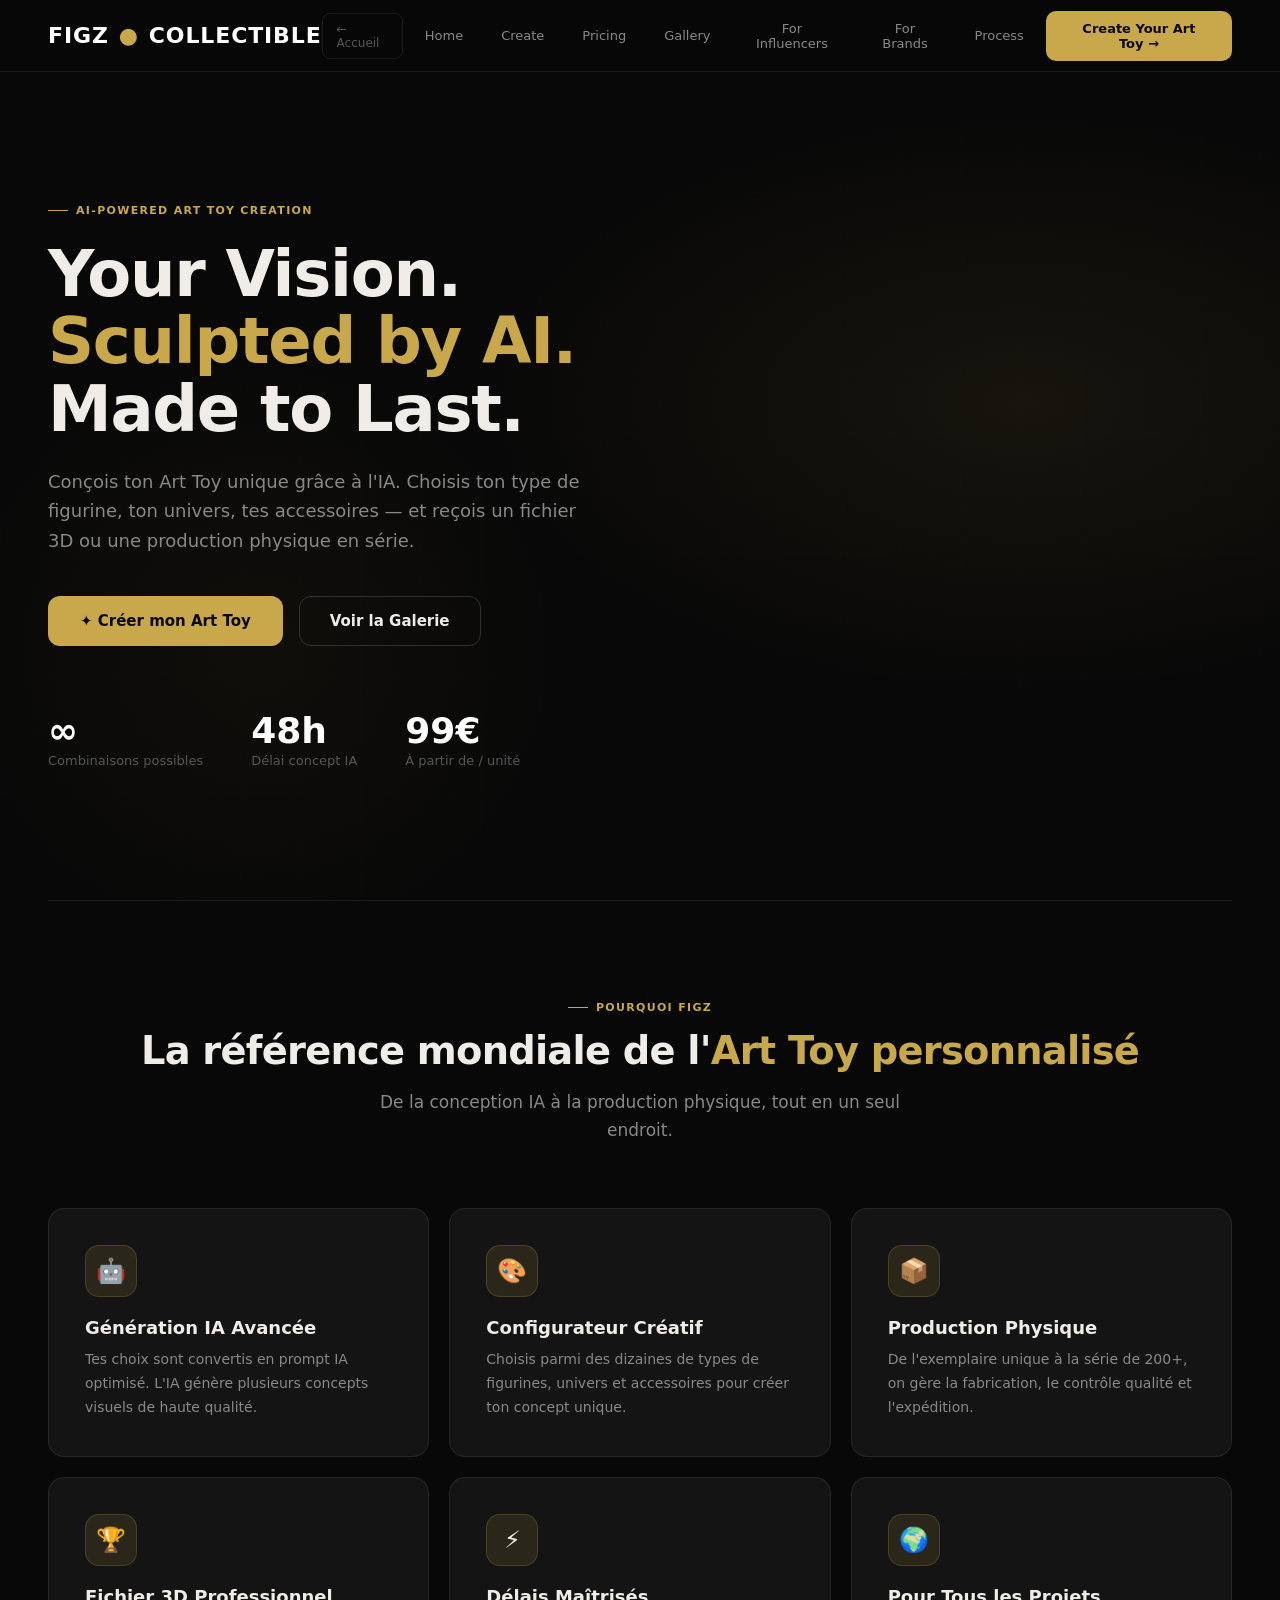
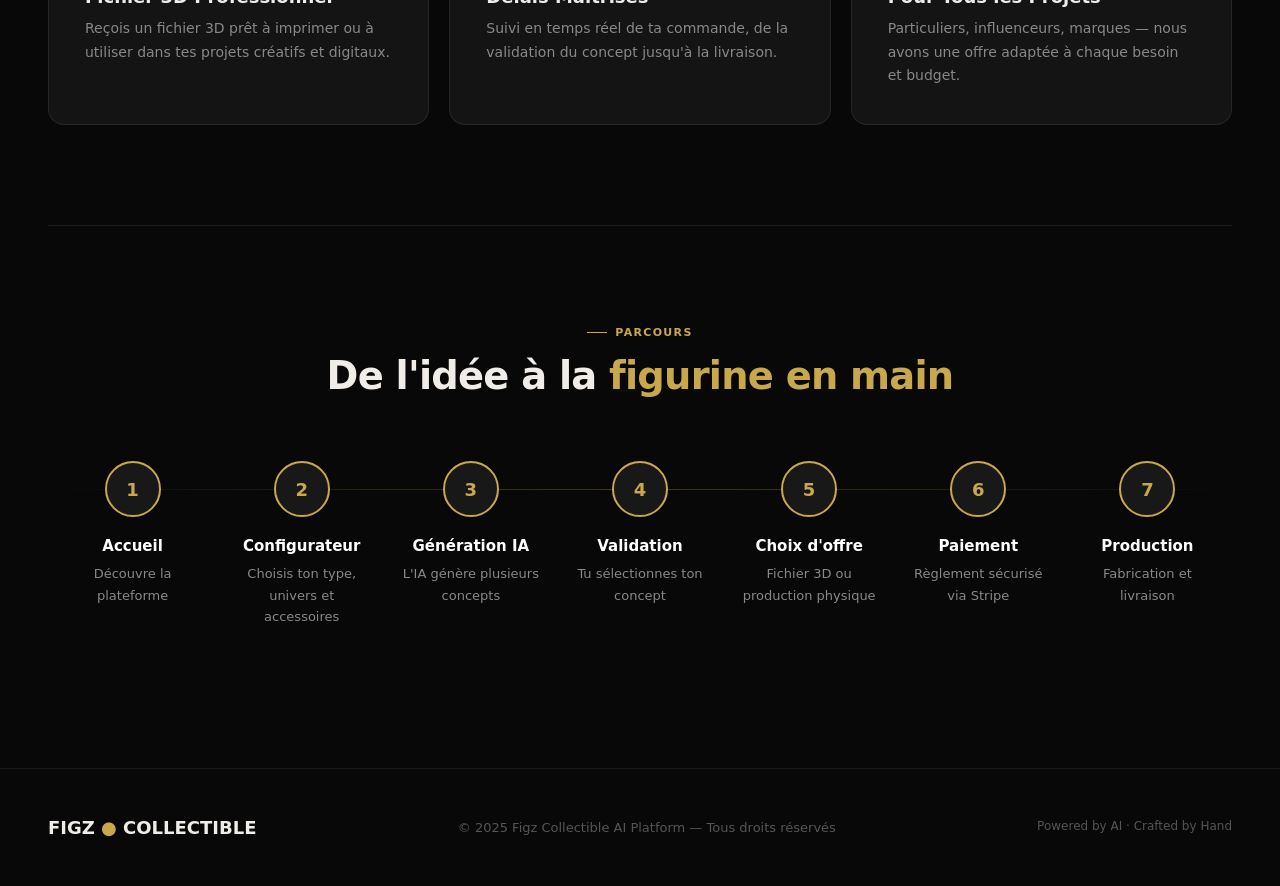
==== pages-figz/index.html @ 17e12dd0 "Add files via upload" ====
<!DOCTYPE html>
<html lang="fr">
<head>
  <meta charset="UTF-8" />
  <meta name="viewport" content="width=device-width, initial-scale=1.0" />
  <title>Figz Collectible — AI Art Toy Platform</title>
  <link rel="stylesheet" href="../styles/figz.css" />
</head>
<body>

<!-- NAVIGATION -->
<nav>
  <div class="nav-logo" onclick="showPage('home')">FIGZ <span>●</span> COLLECTIBLE</div>
  <div class="nav-links">
    <a href="../pages-accueil/index.html" class="back-home">← Accueil</a>
    <button onclick="showPage('home')" id="nav-home">Home</button>
    <button onclick="showPage('create')" id="nav-create">Create</button>
    <button onclick="showPage('pricing')" id="nav-pricing">Pricing</button>
    <button onclick="showPage('gallery')" id="nav-gallery">Gallery</button>
    <button onclick="showPage('influencers')" id="nav-influencers">For Influencers</button>
    <button onclick="showPage('brands')" id="nav-brands">For Brands</button>
    <button onclick="showPage('process')" id="nav-process">Process</button>
    <button class="nav-cta" onclick="showPage('create')">Create Your Art Toy →</button>
  </div>
</nav>

<!-- PAGE: HOME -->
<div class="page active" id="page-home">
  <div class="hero">
    <div class="hero-bg"></div>
    <div class="hero-grid"></div>
    <div class="hero-content">
      <div class="label">AI-Powered Art Toy Creation</div>
      <h1>Your Vision.<br><span class="gold-text">Sculpted by AI.</span><br>Made to Last.</h1>
      <p>Conçois ton Art Toy unique grâce à l'IA. Choisis ton type de figurine, ton univers, tes accessoires — et reçois un fichier 3D ou une production physique en série.</p>
      <div class="hero-btns">
        <button class="btn-primary" onclick="showPage('create')">✦ Créer mon Art Toy</button>
        <button class="btn-outline" onclick="showPage('gallery')">Voir la Galerie</button>
      </div>
      <div class="hero-stats">
        <div><div class="hero-stat-value">∞</div><div class="hero-stat-label">Combinaisons possibles</div></div>
        <div><div class="hero-stat-value">48h</div><div class="hero-stat-label">Délai concept IA</div></div>
        <div><div class="hero-stat-value">99€</div><div class="hero-stat-label">À partir de / unité</div></div>
      </div>
    </div>
  </div>
  <div class="divider"></div>
  <section>
    <div class="section-header">
      <div class="label">Pourquoi Figz</div>
      <h2>La référence mondiale de l'<span class="gold-text">Art Toy personnalisé</span></h2>
      <p>De la conception IA à la production physique, tout en un seul endroit.</p>
    </div>
    <div class="features-grid">
      <div class="feature-card"><div class="feature-icon">🤖</div><h3>Génération IA Avancée</h3><p>Tes choix sont convertis en prompt IA optimisé. L'IA génère plusieurs concepts visuels de haute qualité.</p></div>
      <div class="feature-card"><div class="feature-icon">🎨</div><h3>Configurateur Créatif</h3><p>Choisis parmi des dizaines de types de figurines, univers et accessoires pour créer ton concept unique.</p></div>
      <div class="feature-card"><div class="feature-icon">📦</div><h3>Production Physique</h3><p>De l'exemplaire unique à la série de 200+, on gère la fabrication, le contrôle qualité et l'expédition.</p></div>
      <div class="feature-card"><div class="feature-icon">🏆</div><h3>Fichier 3D Professionnel</h3><p>Reçois un fichier 3D prêt à imprimer ou à utiliser dans tes projets créatifs et digitaux.</p></div>
      <div class="feature-card"><div class="feature-icon">⚡</div><h3>Délais Maîtrisés</h3><p>Suivi en temps réel de ta commande, de la validation du concept jusqu'à la livraison.</p></div>
      <div class="feature-card"><div class="feature-icon">🌍</div><h3>Pour Tous les Projets</h3><p>Particuliers, influenceurs, marques — nous avons une offre adaptée à chaque besoin et budget.</p></div>
    </div>
  </section>
  <div class="divider"></div>
  <section>
    <div class="section-header">
      <div class="label">Parcours</div>
      <h2>De l'idée à la <span class="gold-text">figurine en main</span></h2>
    </div>
    <div class="journey-steps">
      <div class="journey-step"><div class="step-num">1</div><h3>Accueil</h3><p>Découvre la plateforme</p></div>
      <div class="journey-step"><div class="step-num">2</div><h3>Configurateur</h3><p>Choisis ton type, univers et accessoires</p></div>
      <div class="journey-step"><div class="step-num">3</div><h3>Génération IA</h3><p>L'IA génère plusieurs concepts</p></div>
      <div class="journey-step"><div class="step-num">4</div><h3>Validation</h3><p>Tu sélectionnes ton concept</p></div>
      <div class="journey-step"><div class="step-num">5</div><h3>Choix d'offre</h3><p>Fichier 3D ou production physique</p></div>
      <div class="journey-step"><div class="step-num">6</div><h3>Paiement</h3><p>Règlement sécurisé via Stripe</p></div>
      <div class="journey-step"><div class="step-num">7</div><h3>Production</h3><p>Fabrication et livraison</p></div>
    </div>
  </section>
  <footer><div class="footer-logo">FIGZ <span>●</span> COLLECTIBLE</div><p>© 2025 Figz Collectible AI Platform — Tous droits réservés</p><p style="color: var(--text3); font-size: 12px;">Powered by AI · Crafted by Hand</p></footer>
</div>

<!-- PAGE: CREATE -->
<div class="page" id="page-create">
  <div class="config-layout">
    <div>
      <div style="margin-bottom: 28px;">
        <div class="label" style="margin-bottom: 12px;">Configurateur</div>
        <h2>Crée ton <span class="gold-text">Art Toy</span></h2>
        <p style="margin-top: 8px; font-size: 14px;">Configure chaque paramètre et génère ton concept unique par IA.</p>
      </div>
      <div class="config-panel">
        <div class="config-step">
          <div class="step-header"><div class="step-badge">1</div><div><div class="step-title">Type de figurine</div><div class="step-sub">Choisis la base de ton Art Toy</div></div></div>
          <div class="chips-grid" id="chips-type">
            <div class="chip" data-group="type" onclick="selectChip(this)">👤 Human</div>
            <div class="chip" data-group="type" onclick="selectChip(this)">🐾 Animal</div>
            <div class="chip" data-group="type" onclick="selectChip(this)">😸 Mascot</div>
            <div class="chip" data-group="type" onclick="selectChip(this)">🤖 Robot</div>
            <div class="chip" data-group="type" onclick="selectChip(this)">👹 Monster</div>
            <div class="chip" data-group="type" onclick="selectChip(this)">🏎️ Racing</div>
            <div class="chip" data-group="type" onclick="selectChip(this)">💎 Luxury</div>
            <div class="chip" data-group="type" onclick="selectChip(this)">📱 Influencer</div>
            <div class="chip" data-group="type" onclick="selectChip(this)">🧙 Fantasy</div>
            <div class="chip" data-group="type" onclick="selectChip(this)">🦸 Superhero</div>
          </div>
        </div>
        <div class="config-step">
          <div class="step-header"><div class="step-badge">2</div><div><div class="step-title">Univers</div><div class="step-sub">L'ambiance et l'esthétique</div></div></div>
          <div class="chips-grid" id="chips-universe">
            <div class="chip" data-group="universe" onclick="selectChip(this)">✨ Luxury</div>
            <div class="chip" data-group="universe" onclick="selectChip(this)">👟 Streetwear</div>
            <div class="chip" data-group="universe" onclick="selectChip(this)">🏁 Motorsport</div>
            <div class="chip" data-group="universe" onclick="selectChip(this)">🌆 Cyberpunk</div>
            <div class="chip" data-group="universe" onclick="selectChip(this)">🏙️ Dubai Luxury</div>
            <div class="chip" data-group="universe" onclick="selectChip(this)">🎮 Gaming</div>
            <div class="chip" data-group="universe" onclick="selectChip(this)">👗 Fashion</div>
            <div class="chip" data-group="universe" onclick="selectChip(this)">🎭 Anime</div>
            <div class="chip" data-group="universe" onclick="selectChip(this)">🌌 Sci-Fi</div>
            <div class="chip" data-group="universe" onclick="selectChip(this)">🏆 Sports</div>
          </div>
        </div>
        <div class="config-step">
          <div class="step-header"><div class="step-badge">3</div><div><div class="step-title">Accessoires</div><div class="step-sub">Sélectionne plusieurs accessoires</div></div></div>
          <div class="chips-grid" id="chips-accessories">
            <div class="chip multi" data-group="accessories" onclick="toggleChip(this)">⛑️ Casque</div>
            <div class="chip multi" data-group="accessories" onclick="toggleChip(this)">🕶️ Lunettes</div>
            <div class="chip multi" data-group="accessories" onclick="toggleChip(this)">👟 Sneakers</div>
            <div class="chip multi" data-group="accessories" onclick="toggleChip(this)">⌚ Montre</div>
            <div class="chip multi" data-group="accessories" onclick="toggleChip(this)">🏆 Trophée</div>
            <div class="chip multi" data-group="accessories" onclick="toggleChip(this)">🪽 Ailes</div>
            <div class="chip multi" data-group="accessories" onclick="toggleChip(this)">👑 Couronne</div>
            <div class="chip multi" data-group="accessories" onclick="toggleChip(this)">🎒 Sac</div>
            <div class="chip multi" data-group="accessories" onclick="toggleChip(this)">💎 Bijoux</div>
            <div class="chip multi" data-group="accessories" onclick="toggleChip(this)">🔫 Arme</div>
            <div class="chip multi" data-group="accessories" onclick="toggleChip(this)">🎸 Instrument</div>
            <div class="chip multi" data-group="accessories" onclick="toggleChip(this)">🛹 Skateboard</div>
          </div>
        </div>
        <div class="config-step">
          <div class="step-header"><div class="step-badge">4</div><div><div class="step-title">Description libre</div><div class="step-sub">Décris ton idée en quelques mots</div></div></div>
          <textarea class="config-textarea" id="config-desc" placeholder="Ex: Un robot doré avec des chaussures Nike, dans un univers futuriste inspiré de Dubai..." oninput="updatePrompt()"></textarea>
        </div>
      </div>
    </div>
    <div class="preview-panel">
      <div class="label" style="margin-bottom: 16px;">Aperçu temps réel</div>
      <div class="preview-visual">
        <div class="preview-placeholder" id="preview-placeholder"><div class="preview-icon">🎨</div><p>Configure ton Art Toy<br>pour voir l'aperçu</p></div>
        <div id="preview-art" style="display:none; font-size: 100px; z-index:1; position:relative;">🤖</div>
      </div>
      <div class="preview-tags" id="preview-tags"></div>
      <div><div class="prompt-label">Prompt IA généré</div><div class="preview-prompt" id="preview-prompt">Tes sélections apparaîtront ici sous forme de prompt IA...</div></div>
      <button class="generate-btn" id="gen-btn" onclick="generateConcept()" disabled>✦ Générer mes concepts IA</button>
      <div id="gen-result" style="display:none; margin-top: 20px;">
        <div class="label" style="margin-bottom: 12px; justify-content: center;">Concepts générés</div>
        <div style="display: grid; grid-template-columns: 1fr 1fr; gap: 10px; margin-bottom: 16px;" id="concepts-grid"></div>
        <button class="btn-primary" style="width:100%; justify-content:center;" onclick="showPage('pricing')">Commander ce concept →</button>
      </div>
    </div>
  </div>
  <footer><div class="footer-logo">FIGZ <span>●</span> COLLECTIBLE</div><p>© 2025 Figz Collectible AI Platform</p><p style="color: var(--text3); font-size: 12px;">Powered by AI · Crafted by Hand</p></footer>
</div>

<!-- PAGE: PRICING -->
<div class="page" id="page-pricing">
  <section>
    <div class="section-header"><div class="label">Tarifs</div><h2>Choisis ton <span class="gold-text">offre</span></h2><p>Du fichier 3D à la série limitée, une solution pour chaque projet.</p></div>
    <div class="pricing-grid">
      <div class="pricing-card"><div class="pricing-icon">📁</div><div class="pricing-name">Fichier 3D</div><div class="pricing-qty">Digital uniquement</div><div class="pricing-price"><sup>€</sup>TBD</div><div class="pricing-unit">prix à définir</div><div class="pricing-features"><div class="pricing-feature">Fichier STL/OBJ haute résolution</div><div class="pricing-feature">Prêt pour impression 3D</div><div class="pricing-feature">Licence usage personnel</div><div class="pricing-feature">Livraison digitale immédiate</div></div><button class="pricing-cta" onclick="showPage('create')">Commencer</button></div>
      <div class="pricing-card"><div class="pricing-icon">🏅</div><div class="pricing-name">Exemplaire Unique</div><div class="pricing-qty">1 figurine physique</div><div class="pricing-price"><sup>€</sup>249</div><div class="pricing-unit">par exemplaire</div><div class="pricing-features"><div class="pricing-feature">Figurine produite à l'unité</div><div class="pricing-feature">Peinture & finitions premium</div><div class="pricing-feature">Certificat d'authenticité</div><div class="pricing-feature">Boîte de présentation</div></div><button class="pricing-cta" onclick="showPage('create')">Commencer</button></div>
      <div class="pricing-card"><div class="pricing-icon">📦</div><div class="pricing-name">Série 49</div><div class="pricing-qty">49 exemplaires</div><div class="pricing-price"><sup>€</sup>149</div><div class="pricing-unit">par unité · total ~7 300 €</div><div class="pricing-features"><div class="pricing-feature">Série limitée numérotée</div><div class="pricing-feature">Finitions qualité collector</div><div class="pricing-feature">Packaging personnalisé</div><div class="pricing-feature">Délai : 3-4 semaines</div></div><button class="pricing-cta" onclick="showPage('create')">Commencer</button></div>
      <div class="pricing-card featured"><div class="pricing-badge">⭐ Populaire</div><div class="pricing-icon">🎯</div><div class="pricing-name">Série 99</div><div class="pricing-qty">99 exemplaires</div><div class="pricing-price"><sup>€</sup>129</div><div class="pricing-unit">par unité · total ~12 800 €</div><div class="pricing-features"><div class="pricing-feature">Série limitée numérotée</div><div class="pricing-feature">Finitions qualité collector</div><div class="pricing-feature">Packaging personnalisé premium</div><div class="pricing-feature">Suivi prioritaire</div><div class="pricing-feature">Délai : 4-5 semaines</div></div><button class="pricing-cta" onclick="showPage('create')">Commencer</button></div>
      <div class="pricing-card"><div class="pricing-icon">🚀</div><div class="pricing-name">Série 199+</div><div class="pricing-qty">199 exemplaires et +</div><div class="pricing-price"><sup>€</sup>99</div><div class="pricing-unit">par unité · à partir de</div><div class="pricing-features"><div class="pricing-feature">Volume sur mesure</div><div class="pricing-feature">Meilleur tarif unitaire</div><div class="pricing-feature">Account manager dédié</div><div class="pricing-feature">Idéal pour les marques</div><div class="pricing-feature">Délai : 6-8 semaines</div></div><button class="pricing-cta" onclick="showPage('brands')">Nous contacter</button></div>
    </div>
    <div class="pricing-savings"><div><p class="white-text" style="font-size:16px; font-weight:700; margin-bottom:4px;">Économies sur les grandes séries</p><p>En passant de 1 à 199+ exemplaires, économisez jusqu'à <strong style="color:var(--gold)">60%</strong> par unité.</p></div><button class="btn-primary" onclick="showPage('create')">✦ Créer mon Art Toy</button></div>
  </section>
  <footer><div class="footer-logo">FIGZ <span>●</span> COLLECTIBLE</div><p>© 2025 Figz Collectible AI Platform</p><p style="color: var(--text3); font-size: 12px;">Powered by AI · Crafted by Hand</p></footer>
</div>

<!-- PAGE: GALLERY -->
<div class="page" id="page-gallery">
  <section>
    <div class="section-header"><div class="label">Galerie</div><h2>Nos <span class="gold-text">créations</span></h2><p>Explore les Art Toys générés par notre communauté.</p></div>
    <div class="gallery-filters" id="gallery-filters">
      <div class="filter-chip active" onclick="filterGallery(this, 'all')">Tout voir</div>
      <div class="filter-chip" onclick="filterGallery(this, 'luxury')">Luxury</div>
      <div class="filter-chip" onclick="filterGallery(this, 'streetwear')">Streetwear</div>
      <div class="filter-chip" onclick="filterGallery(this, 'cyberpunk')">Cyberpunk</div>
      <div class="filter-chip" onclick="filterGallery(this, 'gaming')">Gaming</div>
      <div class="filter-chip" onclick="filterGallery(this, 'motorsport')">Motorsport</div>
      <div class="filter-chip" onclick="filterGallery(this, 'fashion')">Fashion</div>
    </div>
    <div class="gallery-grid" id="gallery-grid"></div>
  </section>
  <footer><div class="footer-logo">FIGZ <span>●</span> COLLECTIBLE</div><p>© 2025 Figz Collectible AI Platform</p><p style="color: var(--text3); font-size: 12px;">Powered by AI · Crafted by Hand</p></footer>
</div>

<!-- PAGE: INFLUENCERS -->
<div class="page" id="page-influencers">
  <div class="audience-hero">
    <div>
      <div class="label">For Influencers</div>
      <h1>Ton <span class="gold-text">avatar physique</span> pour ta communauté</h1>
      <p>Transforme ton image en Art Toy collector. Vends-le à ta communauté, offre-le en cadeau, crée un objet de merch premium qui te représente.</p>
      <div style="display:flex; gap:16px; flex-wrap:wrap;"><button class="btn-primary" onclick="showPage('create')">✦ Créer mon Art Toy</button><button class="btn-outline" onclick="showPage('pricing')">Voir les tarifs</button></div>
    </div>
    <div class="audience-visual">📱</div>
  </div>
  <section>
    <div class="section-header"><div class="label">Cas d'usage</div><h2>Pourquoi les influenceurs <span class="gold-text">nous choisissent</span></h2></div>
    <div class="usecase-grid">
      <div class="usecase-card"><div class="usecase-emoji">🎁</div><h3>Cadeau Communauté</h3><p>Offre ta figurine en récompense à tes abonnés les plus fidèles.</p></div>
      <div class="usecase-card"><div class="usecase-emoji">🛍️</div><h3>Merch Premium</h3><p>Lance ta collection limitée de figurines à ton effigie.</p></div>
      <div class="usecase-card"><div class="usecase-emoji">🤝</div><h3>Collab Marques</h3><p>Propose des collaborations exclusives avec des marques via ta figurine personnalisée.</p></div>
      <div class="usecase-card"><div class="usecase-emoji">🏆</div><h3>Trophée VIP</h3><p>Récompense tes meilleurs clients avec un Art Toy exclusif à ton image.</p></div>
      <div class="usecase-card"><div class="usecase-emoji">📸</div><h3>Contenu Unique</h3><p>Ta figurine génère du contenu original pour tes réseaux.</p></div>
      <div class="usecase-card"><div class="usecase-emoji">🌟</div><h3>Édition Limitée</h3><p>Crée la rareté et l'exclusivité avec une série numérotée.</p></div>
    </div>
  </section>
  <section>
    <div class="testimonial-strip">
      <div class="testimonial"><blockquote>"J'ai lancé ma série de 49 figurines et elles se sont toutes vendues en 2 heures."</blockquote><cite>@MaxInfluence</cite><div class="cite-role">1.2M abonnés · TikTok</div></div>
      <div class="testimonial"><blockquote>"Le processus est incroyablement simple. L'IA a créé quelque chose qui me ressemble vraiment."</blockquote><cite>@StyleByAna</cite><div class="cite-role">850K abonnés · Instagram</div></div>
      <div class="testimonial"><blockquote>"Ma figurine Cyberpunk est devenue l'objet de merch le plus vendu de toute ma boutique."</blockquote><cite>@GamingBoss_FR</cite><div class="cite-role">2.1M abonnés · YouTube</div></div>
    </div>
  </section>
  <footer><div class="footer-logo">FIGZ <span>●</span> COLLECTIBLE</div><p>© 2025 Figz Collectible AI Platform</p><p style="color: var(--text3); font-size: 12px;">Powered by AI · Crafted by Hand</p></footer>
</div>

<!-- PAGE: BRANDS -->
<div class="page" id="page-brands">
  <div class="audience-hero">
    <div>
      <div class="label">For Brands</div>
      <h1>L'Art Toy,<br><span class="gold-text">nouveau levier</span><br>de ta marque</h1>
      <p>Crée un objet collector à l'effigie de ta marque. Cadeaux clients, PLV premium, objets promotionnels — nous gérons tout.</p>
      <div style="display:flex; gap:16px; flex-wrap:wrap;"><button class="btn-primary" onclick="showPage('create')">✦ Créer mon Art Toy</button><button class="btn-outline" onclick="showPage('process')">Voir le process</button></div>
    </div>
    <div class="audience-visual">🏢</div>
  </div>
  <section>
    <div class="section-header"><div class="label">Solutions marques</div><h2>Des figurines pour <span class="gold-text">chaque objectif</span></h2></div>
    <div class="usecase-grid">
      <div class="usecase-card"><div class="usecase-emoji">🎀</div><h3>Cadeaux Clients VIP</h3><p>Surprends tes clients les plus importants avec un Art Toy collector.</p></div>
      <div class="usecase-card"><div class="usecase-emoji">🎪</div><h3>Événements & Salons</h3><p>Distribue tes figurines en édition limitée lors de tes événements.</p></div>
      <div class="usecase-card"><div class="usecase-emoji">🏅</div><h3>Programme de Fidélité</h3><p>Intègre les Art Toys dans ton programme de récompenses.</p></div>
      <div class="usecase-card"><div class="usecase-emoji">📣</div><h3>Campagne Marketing</h3><p>Lance une campagne virale autour d'une figurine collector.</p></div>
      <div class="usecase-card"><div class="usecase-emoji">🤝</div><h3>Collab Artistes</h3><p>Associe ta marque à un artiste en co-créant une figurine exclusive.</p></div>
      <div class="usecase-card"><div class="usecase-emoji">🌐</div><h3>NFT & Digital</h3><p>Combine ta figurine physique avec une version digitale.</p></div>
    </div>
  </section>
  <footer><div class="footer-logo">FIGZ <span>●</span> COLLECTIBLE</div><p>© 2025 Figz Collectible AI Platform</p><p style="color: var(--text3); font-size: 12px;">Powered by AI · Crafted by Hand</p></footer>
</div>

<!-- PAGE: PROCESS -->
<div class="page" id="page-process">
  <section>
    <div class="section-header"><div class="label">Production Process</div><h2>De l'idée à la <span class="gold-text">figurine</span></h2><p>Un processus rigoureux en 7 étapes, du concept IA à la livraison.</p></div>
    <div style="display: grid; grid-template-columns: 1fr 1fr; gap: 60px; align-items: start;">
      <div class="process-timeline">
        <div class="process-step"><div class="process-num">1</div><div class="process-content"><div class="process-meta"><h3>Configuration</h3><span class="process-duration">5 min</span></div><p>Tu remplis le configurateur : type de figurine, univers, accessoires et description libre.</p></div></div>
        <div class="process-step"><div class="process-num">2</div><div class="process-content"><div class="process-meta"><h3>Génération IA</h3><span class="process-duration">2-5 min</span></div><p>L'IA génère plusieurs concepts visuels haute résolution pour ton Art Toy.</p></div></div>
        <div class="process-step"><div class="process-num">3</div><div class="process-content"><div class="process-meta"><h3>Validation Humaine</h3><span class="process-duration">24-48h</span></div><p>Notre équipe valide et affine le concept choisi avant la mise en production.</p></div></div>
        <div class="process-step"><div class="process-num">4</div><div class="process-content"><div class="process-meta"><h3>Modélisation 3D</h3><span class="process-duration">3-5 jours</span></div><p>Nos modélisateurs 3D traduisent le concept en modèle physique détaillé.</p></div></div>
        <div class="process-step"><div class="process-num">5</div><div class="process-content"><div class="process-meta"><h3>Impression & Production</h3><span class="process-duration">1-4 semaines</span></div><p>Impression 3D haute résolution, moulage, peinture et finitions.</p></div></div>
        <div class="process-step"><div class="process-num">6</div><div class="process-content"><div class="process-meta"><h3>Contrôle Qualité</h3><span class="process-duration">1-2 jours</span></div><p>Chaque figurine est inspectée individuellement. Zéro défaut toléré.</p></div></div>
        <div class="process-step"><div class="process-num">7</div><div class="process-content"><div class="process-meta"><h3>Expédition</h3><span class="process-duration">2-5 jours</span></div><p>Emballage premium et expédition sécurisée avec suivi en temps réel.</p></div></div>
      </div>
      <div>
        <div style="background: var(--card); border: 1px solid var(--border); border-radius: var(--radius); padding: 32px; margin-bottom: 24px;">
          <div class="label" style="margin-bottom: 16px;">Statuts de commande</div>
          <div class="status-chips">
            <span class="status-chip s1">📋 New Order</span>
            <span class="status-chip s2">⏳ Waiting Validation</span>
            <span class="status-chip s3">🎨 3D Modeling</span>
            <span class="status-chip s4">🖨️ Printing</span>
            <span class="status-chip s5">🔍 QC</span>
            <span class="status-chip s6">📦 Shipped</span>
            <span class="status-chip s7">✅ Completed</span>
          </div>
        </div>
        <div style="background: var(--card); border: 1px solid var(--border); border-radius: var(--radius); padding: 32px;">
          <div class="label" style="margin-bottom: 16px;">Phase 2 — Roadmap</div>
          <h3 style="margin-bottom: 12px;">Image → Modèle 3D</h3>
          <p style="font-size: 14px; line-height: 1.7;">Prochainement : conversion semi-automatique d'une image en modèle 3D.</p>
          <div style="margin-top: 16px; padding: 12px 16px; background: var(--gold-dim); border: 1px solid rgba(201,168,76,0.2); border-radius: 8px;"><span style="font-size: 12px; color: var(--gold); font-weight: 700;">🚀 Coming Soon — Phase 2</span></div>
        </div>
      </div>
    </div>
  </section>
  <footer><div class="footer-logo">FIGZ <span>●</span> COLLECTIBLE</div><p>© 2025 Figz Collectible AI Platform</p><p style="color: var(--text3); font-size: 12px;">Powered by AI · Crafted by Hand</p></footer>
</div>

<script src="../animations/figz.js"></script>
</body>
</html>
---- styles/figz.css ----
/* ══════════════════════════════════
   figz.css — Figz Collectible
   test 7
   ══════════════════════════════════ */

*, *::before, *::after { box-sizing: border-box; margin: 0; padding: 0; }
:root {
  --bg: #080808; --bg2: #111111; --bg3: #181818; --card: #141414;
  --border: rgba(255,255,255,0.08); --border2: rgba(255,255,255,0.15);
  --text: #f0ece8; --text2: #888888; --text3: #555555;
  --gold: #C9A84C; --gold2: #E8C96A;
  --gold-dim: rgba(201,168,76,0.12); --gold-glow: rgba(201,168,76,0.25);
  --white: #ffffff; --nav-h: 72px; --radius: 16px; --radius-sm: 10px;
}
html { scroll-behavior: smooth; }
body { font-family: 'Segoe UI', system-ui, -apple-system, sans-serif; background: var(--bg); color: var(--text); overflow-x: hidden; min-height: 100vh; }
a { text-decoration: none; color: inherit; }
button { cursor: pointer; border: none; background: none; font-family: inherit; }
::-webkit-scrollbar { width: 6px; }
::-webkit-scrollbar-track { background: var(--bg); }
::-webkit-scrollbar-thumb { background: #333; border-radius: 3px; }

/* PAGE SYSTEM */
.page { display: none; min-height: 100vh; padding-top: var(--nav-h); }
.page.active { display: block; }

/* NAV */
nav { position: fixed; top: 0; left: 0; right: 0; z-index: 100; height: var(--nav-h); background: rgba(8,8,8,0.92); backdrop-filter: blur(20px); border-bottom: 1px solid var(--border); display: flex; align-items: center; justify-content: space-between; padding: 0 48px; }
.nav-logo { font-size: 22px; font-weight: 800; letter-spacing: 0.04em; color: var(--white); display: flex; align-items: center; gap: 10px; cursor: pointer; }
.nav-logo span { color: var(--gold); }
.nav-links { display: flex; align-items: center; gap: 6px; }
.nav-links button { font-size: 13px; font-weight: 500; color: var(--text2); padding: 8px 16px; border-radius: 8px; transition: all 0.2s; }
.nav-links button:hover { color: var(--text); background: rgba(255,255,255,0.05); }
.nav-links button.active { color: var(--gold); background: var(--gold-dim); }
.nav-cta { background: var(--gold) !important; color: var(--bg) !important; font-weight: 700 !important; padding: 10px 22px !important; border-radius: 10px !important; transition: all 0.2s !important; }
.nav-cta:hover { background: var(--gold2) !important; transform: translateY(-1px); box-shadow: 0 4px 20px var(--gold-glow); }
.back-home { font-size: 12px; color: var(--text3); padding: 8px 14px; border-radius: 8px; transition: all 0.2s; border: 1px solid var(--border); }
.back-home:hover { color: var(--text); border-color: var(--border2); }

/* TYPOGRAPHY */
.label { font-size: 11px; font-weight: 700; letter-spacing: 0.12em; text-transform: uppercase; color: var(--gold); display: flex; align-items: center; gap: 8px; }
.label::before { content: ''; width: 20px; height: 1px; background: var(--gold); }
h1 { font-size: clamp(36px, 5vw, 72px); font-weight: 900; line-height: 1.05; letter-spacing: -0.02em; }
h2 { font-size: clamp(28px, 3vw, 48px); font-weight: 800; line-height: 1.1; letter-spacing: -0.02em; }
h3 { font-size: 22px; font-weight: 700; }
p { line-height: 1.65; color: var(--text2); }
.gold-text { color: var(--gold); }
.white-text { color: var(--white); }

/* BUTTONS */
.btn-primary { display: inline-flex; align-items: center; gap: 10px; background: var(--gold); color: var(--bg); font-size: 15px; font-weight: 700; padding: 16px 32px; border-radius: 12px; border: none; cursor: pointer; transition: all 0.2s; }
.btn-primary:hover { background: var(--gold2); transform: translateY(-2px); box-shadow: 0 8px 30px var(--gold-glow); }
.btn-outline { display: inline-flex; align-items: center; gap: 10px; background: transparent; color: var(--text); font-size: 15px; font-weight: 600; padding: 15px 30px; border-radius: 12px; border: 1px solid var(--border2); cursor: pointer; transition: all 0.2s; }
.btn-outline:hover { border-color: var(--gold); color: var(--gold); background: var(--gold-dim); }

/* SECTION */
section { padding: 100px 48px; max-width: 1280px; margin: 0 auto; }
.section-header { text-align: center; margin-bottom: 64px; }
.section-header .label { justify-content: center; }
.section-header h2 { margin-top: 16px; }
.section-header p { margin-top: 16px; font-size: 17px; max-width: 560px; margin-left: auto; margin-right: auto; }
.divider { height: 1px; background: var(--border); margin: 0 48px; }

/* HERO */
.hero { min-height: calc(100vh - var(--nav-h)); display: flex; align-items: center; padding: 80px 48px; position: relative; overflow: hidden; }
.hero-bg { position: absolute; inset: 0; z-index: 0; background: radial-gradient(ellipse 60% 50% at 80% 40%, rgba(201,168,76,0.08) 0%, transparent 70%), radial-gradient(ellipse 40% 60% at 20% 70%, rgba(201,168,76,0.04) 0%, transparent 60%); }
.hero-grid { position: absolute; inset: 0; z-index: 0; opacity: 0.03; background-image: linear-gradient(var(--border2) 1px, transparent 1px), linear-gradient(90deg, var(--border2) 1px, transparent 1px); background-size: 60px 60px; }
.hero-content { position: relative; z-index: 1; max-width: 700px; }
.hero-content .label { margin-bottom: 24px; }
.hero-content h1 { margin-bottom: 24px; }
.hero-content p { font-size: 18px; max-width: 540px; margin-bottom: 40px; }
.hero-btns { display: flex; gap: 16px; flex-wrap: wrap; }
.hero-stats { display: flex; gap: 48px; margin-top: 64px; }
.hero-stat-value { font-size: 36px; font-weight: 900; color: var(--white); }
.hero-stat-label { font-size: 13px; color: var(--text3); margin-top: 2px; }

/* FEATURES */
.features-grid { display: grid; grid-template-columns: repeat(3, 1fr); gap: 20px; }
.feature-card { background: var(--card); border: 1px solid var(--border); border-radius: var(--radius); padding: 36px; transition: all 0.3s; }
.feature-card:hover { border-color: rgba(201,168,76,0.3); transform: translateY(-4px); }
.feature-icon { width: 52px; height: 52px; border-radius: 14px; background: var(--gold-dim); border: 1px solid rgba(201,168,76,0.2); display: flex; align-items: center; justify-content: center; font-size: 24px; margin-bottom: 20px; }
.feature-card h3 { margin-bottom: 10px; font-size: 18px; }
.feature-card p { font-size: 14px; line-height: 1.7; }

/* JOURNEY */
.journey-steps { display: flex; align-items: flex-start; gap: 0; position: relative; margin-top: 16px; }
.journey-steps::before { content: ''; position: absolute; top: 28px; left: 0; right: 0; height: 1px; background: linear-gradient(90deg, transparent, var(--gold), transparent); opacity: 0.3; z-index: 0; }
.journey-step { flex: 1; text-align: center; padding: 0 16px; position: relative; z-index: 1; }
.step-num { width: 56px; height: 56px; border-radius: 50%; background: var(--bg3); border: 2px solid var(--gold); display: flex; align-items: center; justify-content: center; font-size: 18px; font-weight: 800; color: var(--gold); margin: 0 auto 20px; }
.journey-step h3 { font-size: 15px; margin-bottom: 8px; color: var(--white); }
.journey-step p { font-size: 13px; }

/* CONFIGURATEUR */
.config-layout { display: grid; grid-template-columns: 1fr 400px; gap: 32px; max-width: 1280px; margin: 0 auto; padding: 48px; align-items: start; }
.config-panel { background: var(--card); border: 1px solid var(--border); border-radius: var(--radius); overflow: hidden; }
.config-step { padding: 32px; border-bottom: 1px solid var(--border); }
.config-step:last-child { border-bottom: none; }
.step-header { display: flex; align-items: center; gap: 14px; margin-bottom: 20px; }
.step-badge { width: 32px; height: 32px; border-radius: 50%; background: var(--gold-dim); border: 1px solid var(--gold); display: flex; align-items: center; justify-content: center; font-size: 13px; font-weight: 800; color: var(--gold); flex-shrink: 0; }
.step-title { font-size: 16px; font-weight: 700; color: var(--white); }
.step-sub { font-size: 12px; color: var(--text3); margin-top: 2px; }
.chips-grid { display: flex; flex-wrap: wrap; gap: 8px; }
.chip { padding: 8px 16px; border-radius: 8px; background: var(--bg3); border: 1px solid var(--border); font-size: 13px; font-weight: 500; color: var(--text2); cursor: pointer; transition: all 0.2s; user-select: none; }
.chip:hover { border-color: var(--gold); color: var(--gold); }
.chip.selected { background: var(--gold-dim); border-color: var(--gold); color: var(--gold); font-weight: 700; }
.config-textarea { width: 100%; background: var(--bg3); border: 1px solid var(--border); border-radius: 10px; padding: 14px 16px; color: var(--text); font-size: 14px; font-family: inherit; resize: none; min-height: 100px; transition: border-color 0.2s; outline: none; }
.config-textarea:focus { border-color: var(--gold); }
.config-textarea::placeholder { color: var(--text3); }

/* PREVIEW */
.preview-panel { background: var(--card); border: 1px solid var(--border); border-radius: var(--radius); padding: 32px; position: sticky; top: calc(var(--nav-h) + 24px); }
.preview-visual { width: 100%; aspect-ratio: 1; background: var(--bg3); border-radius: 12px; display: flex; align-items: center; justify-content: center; margin-bottom: 24px; position: relative; overflow: hidden; }
.preview-visual::after { content: ''; position: absolute; inset: 0; background: radial-gradient(circle at 50% 50%, rgba(201,168,76,0.06), transparent 70%); }
.preview-placeholder { text-align: center; z-index: 1; }
.preview-icon { font-size: 64px; margin-bottom: 12px; opacity: 0.3; }
.preview-placeholder p { font-size: 13px; color: var(--text3); }
.preview-tags { display: flex; flex-wrap: wrap; gap: 6px; margin-bottom: 20px; min-height: 30px; }
.preview-tag { padding: 4px 10px; border-radius: 6px; background: var(--gold-dim); border: 1px solid rgba(201,168,76,0.2); font-size: 11px; font-weight: 600; color: var(--gold); }
.preview-prompt { background: var(--bg3); border: 1px solid var(--border); border-radius: 10px; padding: 14px; margin-bottom: 20px; font-size: 12px; color: var(--text3); line-height: 1.6; min-height: 70px; }
.prompt-label { font-size: 10px; font-weight: 700; letter-spacing: 0.1em; color: var(--text3); text-transform: uppercase; margin-bottom: 6px; }
.generate-btn { width: 100%; padding: 16px; background: var(--gold); color: var(--bg); font-size: 15px; font-weight: 800; border-radius: 12px; border: none; cursor: pointer; transition: all 0.2s; display: flex; align-items: center; justify-content: center; gap: 8px; }
.generate-btn:hover { background: var(--gold2); box-shadow: 0 8px 30px var(--gold-glow); transform: translateY(-1px); }
.generate-btn:disabled { opacity: 0.5; cursor: not-allowed; transform: none; }

/* PRICING */
.pricing-grid { display: grid; grid-template-columns: repeat(5, 1fr); gap: 16px; }
.pricing-card { background: var(--card); border: 1px solid var(--border); border-radius: var(--radius); padding: 32px 24px; display: flex; flex-direction: column; transition: all 0.3s; position: relative; }
.pricing-card:hover { border-color: rgba(201,168,76,0.3); transform: translateY(-4px); }
.pricing-card.featured { border-color: var(--gold); background: linear-gradient(160deg, var(--bg3), var(--card)); }
.pricing-badge { position: absolute; top: -12px; left: 50%; transform: translateX(-50%); background: var(--gold); color: var(--bg); font-size: 11px; font-weight: 800; letter-spacing: 0.06em; padding: 4px 14px; border-radius: 20px; text-transform: uppercase; white-space: nowrap; }
.pricing-icon { font-size: 40px; margin-bottom: 16px; }
.pricing-name { font-size: 15px; font-weight: 700; color: var(--white); margin-bottom: 4px; }
.pricing-qty { font-size: 12px; color: var(--text3); margin-bottom: 24px; }
.pricing-price { font-size: 42px; font-weight: 900; color: var(--white); line-height: 1; margin-bottom: 4px; }
.pricing-price sup { font-size: 20px; vertical-align: top; margin-top: 8px; color: var(--gold); }
.pricing-unit { font-size: 12px; color: var(--text3); margin-bottom: 28px; }
.pricing-features { flex: 1; }
.pricing-feature { display: flex; align-items: flex-start; gap: 10px; font-size: 13px; color: var(--text2); margin-bottom: 10px; line-height: 1.4; }
.pricing-feature::before { content: '✓'; color: var(--gold); font-weight: 700; flex-shrink: 0; }
.pricing-cta { margin-top: 28px; width: 100%; padding: 13px; border-radius: 10px; font-size: 14px; font-weight: 700; border: 1px solid var(--border2); color: var(--text2); background: transparent; cursor: pointer; transition: all 0.2s; }
.pricing-cta:hover { border-color: var(--gold); color: var(--gold); background: var(--gold-dim); }
.pricing-card.featured .pricing-cta { background: var(--gold); color: var(--bg); border-color: var(--gold); }
.pricing-card.featured .pricing-cta:hover { background: var(--gold2); }
.pricing-savings { background: var(--bg3); border: 1px solid var(--border); border-radius: 12px; padding: 24px 32px; display: flex; align-items: center; justify-content: space-between; margin-top: 24px; }

/* GALLERY */
.gallery-filters { display: flex; gap: 8px; flex-wrap: wrap; margin-bottom: 40px; }
.filter-chip { padding: 8px 18px; border-radius: 8px; background: var(--bg3); border: 1px solid var(--border); font-size: 13px; font-weight: 600; color: var(--text2); cursor: pointer; transition: all 0.2s; }
.filter-chip:hover { border-color: var(--gold); color: var(--gold); }
.filter-chip.active { background: var(--gold-dim); border-color: var(--gold); color: var(--gold); }
.gallery-grid { display: grid; grid-template-columns: repeat(4, 1fr); gap: 16px; }
.gallery-card { background: var(--card); border: 1px solid var(--border); border-radius: var(--radius); overflow: hidden; cursor: pointer; transition: all 0.3s; }
.gallery-card:hover { border-color: rgba(201,168,76,0.3); transform: translateY(-4px); }
.gallery-card:hover .gallery-overlay { opacity: 1; }
.gallery-img { width: 100%; aspect-ratio: 1; background: var(--bg3); display: flex; align-items: center; justify-content: center; font-size: 56px; position: relative; overflow: hidden; }
.gallery-overlay { position: absolute; inset: 0; background: rgba(201,168,76,0.15); display: flex; align-items: center; justify-content: center; opacity: 0; transition: opacity 0.2s; }
.gallery-overlay-btn { background: var(--gold); color: var(--bg); padding: 10px 20px; border-radius: 8px; font-size: 13px; font-weight: 700; }
.gallery-info { padding: 16px; }
.gallery-name { font-size: 14px; font-weight: 700; color: var(--white); margin-bottom: 4px; }
.gallery-meta { font-size: 12px; color: var(--text3); display: flex; justify-content: space-between; }
.gallery-tags { display: flex; gap: 6px; margin-top: 8px; }
.gallery-tag { font-size: 10px; font-weight: 600; padding: 3px 8px; border-radius: 4px; background: var(--bg3); color: var(--text3); }

/* AUDIENCE */
.audience-hero { padding: 80px 48px 0; max-width: 1280px; margin: 0 auto; display: grid; grid-template-columns: 1fr 1fr; gap: 80px; align-items: center; }
.audience-hero .label { margin-bottom: 20px; }
.audience-hero h1 { font-size: clamp(32px, 4vw, 56px); margin-bottom: 20px; }
.audience-hero p { font-size: 17px; margin-bottom: 36px; }
.audience-visual { background: var(--card); border: 1px solid var(--border); border-radius: 24px; aspect-ratio: 1; display: flex; align-items: center; justify-content: center; font-size: 120px; position: relative; overflow: hidden; }
.audience-visual::before { content: ''; position: absolute; inset: 0; background: radial-gradient(circle at 60% 40%, rgba(201,168,76,0.1), transparent 60%); }
.usecase-grid { display: grid; grid-template-columns: repeat(3, 1fr); gap: 20px; }
.usecase-card { background: var(--card); border: 1px solid var(--border); border-radius: var(--radius); padding: 28px; transition: all 0.3s; }
.usecase-card:hover { border-color: rgba(201,168,76,0.3); }
.usecase-emoji { font-size: 32px; margin-bottom: 14px; }
.usecase-card h3 { font-size: 16px; margin-bottom: 8px; color: var(--white); }
.usecase-card p { font-size: 13px; line-height: 1.65; }
.testimonial-strip { background: var(--bg3); border: 1px solid var(--border); border-radius: var(--radius); padding: 40px; display: grid; grid-template-columns: repeat(3, 1fr); gap: 40px; }
.testimonial blockquote { font-size: 14px; line-height: 1.7; color: var(--text2); font-style: italic; margin-bottom: 16px; }
.testimonial cite { font-size: 13px; font-weight: 700; color: var(--white); font-style: normal; }
.testimonial .cite-role { font-size: 11px; color: var(--text3); margin-top: 2px; }

/* PROCESS */
.process-timeline { position: relative; }
.process-timeline::before { content: ''; position: absolute; left: 32px; top: 0; bottom: 0; width: 2px; background: linear-gradient(to bottom, var(--gold), transparent); }
.process-step { display: flex; gap: 32px; margin-bottom: 48px; position: relative; }
.process-num { width: 64px; height: 64px; border-radius: 50%; flex-shrink: 0; background: var(--bg3); border: 2px solid var(--gold); display: flex; align-items: center; justify-content: center; font-size: 20px; font-weight: 900; color: var(--gold); position: relative; z-index: 1; }
.process-content { background: var(--card); border: 1px solid var(--border); border-radius: var(--radius); padding: 28px 32px; flex: 1; transition: border-color 0.2s; }
.process-content:hover { border-color: rgba(201,168,76,0.2); }
.process-meta { display: flex; align-items: center; gap: 16px; margin-bottom: 10px; }
.process-content h3 { font-size: 18px; color: var(--white); }
.process-duration { font-size: 11px; font-weight: 700; letter-spacing: 0.08em; color: var(--gold); background: var(--gold-dim); border: 1px solid rgba(201,168,76,0.2); padding: 3px 10px; border-radius: 20px; }
.process-content p { font-size: 14px; line-height: 1.7; margin-top: 8px; }
.status-chips { display: flex; gap: 8px; flex-wrap: wrap; margin-top: 40px; }
.status-chip { padding: 8px 16px; border-radius: 8px; font-size: 12px; font-weight: 700; letter-spacing: 0.04em; }
.s1 { background: rgba(100,149,237,0.15); color: #6495ED; border: 1px solid rgba(100,149,237,0.3); }
.s2 { background: rgba(255,165,0,0.15); color: #FFA500; border: 1px solid rgba(255,165,0,0.3); }
.s3 { background: rgba(147,112,219,0.15); color: #9370DB; border: 1px solid rgba(147,112,219,0.3); }
.s4 { background: rgba(255,99,71,0.15); color: #FF6347; border: 1px solid rgba(255,99,71,0.3); }
.s5 { background: rgba(32,178,170,0.15); color: #20B2AA; border: 1px solid rgba(32,178,170,0.3); }
.s6 { background: rgba(30,144,255,0.15); color: #1E90FF; border: 1px solid rgba(30,144,255,0.3); }
.s7 { background: rgba(50,205,50,0.15); color: #32CD32; border: 1px solid rgba(50,205,50,0.3); }

/* FOOTER */
footer { border-top: 1px solid var(--border); padding: 48px; margin-top: 40px; display: flex; justify-content: space-between; align-items: center; }
.footer-logo { font-size: 18px; font-weight: 800; }
.footer-logo span { color: var(--gold); }
footer p { font-size: 13px; color: var(--text3); }

/* ANIMATIONS */
@keyframes pulse { 0%, 100% { opacity: 1; } 50% { opacity: 0.5; } }
.pulse { animation: pulse 2s infinite; }

/* RESPONSIVE */
@media (max-width: 1024px) {
  nav { padding: 0 24px; } section { padding: 80px 24px; }
  .config-layout { grid-template-columns: 1fr; padding: 24px; }
  .features-grid { grid-template-columns: 1fr 1fr; }
  .pricing-grid { grid-template-columns: repeat(3, 1fr); }
  .gallery-grid { grid-template-columns: repeat(3, 1fr); }
  .audience-hero { grid-template-columns: 1fr; }
  .testimonial-strip { grid-template-columns: 1fr; }
}
@media (max-width: 768px) {
  .features-grid, .usecase-grid { grid-template-columns: 1fr; }
  .pricing-grid { grid-template-columns: 1fr 1fr; }
  .gallery-grid { grid-template-columns: 1fr 1fr; }
  .journey-steps { flex-direction: column; gap: 24px; }
  .journey-steps::before { display: none; }
  .hero-stats { gap: 24px; }
  nav { padding: 0 16px; }
  .nav-links button:not(.nav-cta):not(.back-home) { display: none; }
}
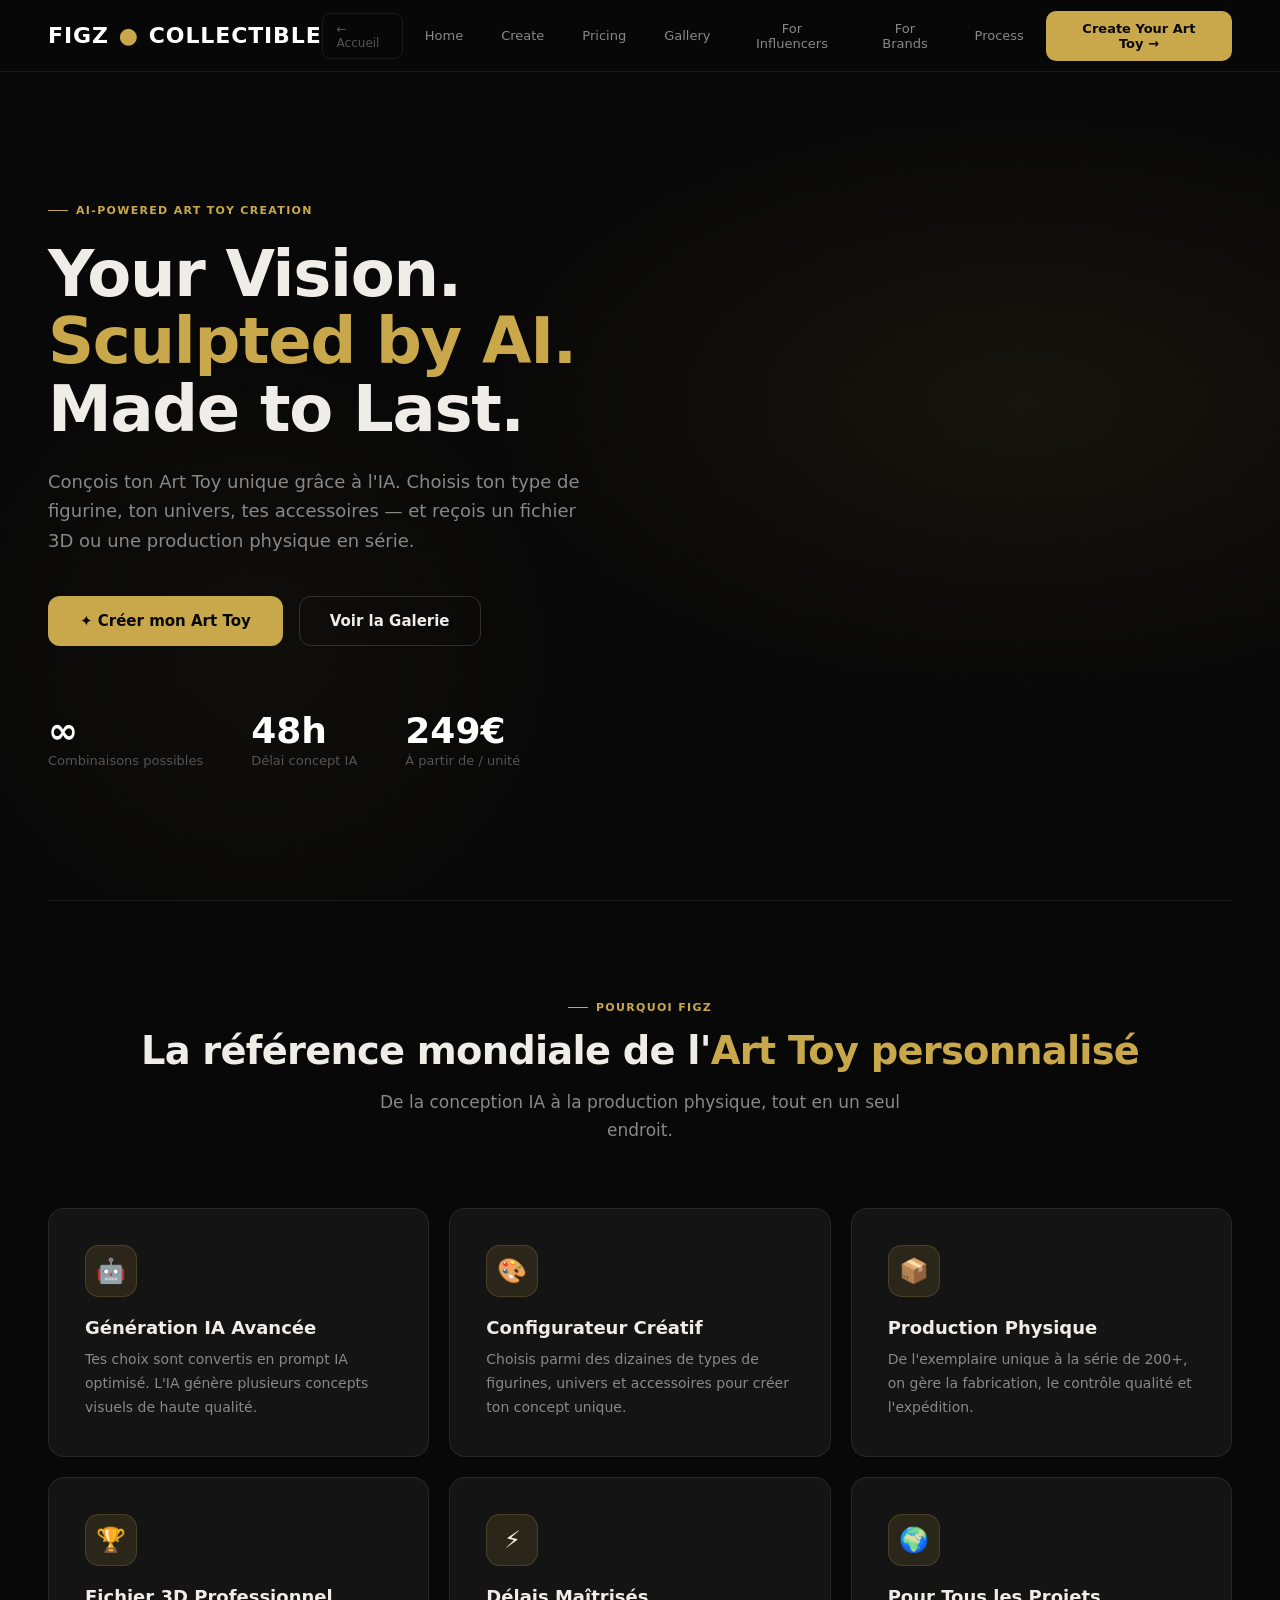
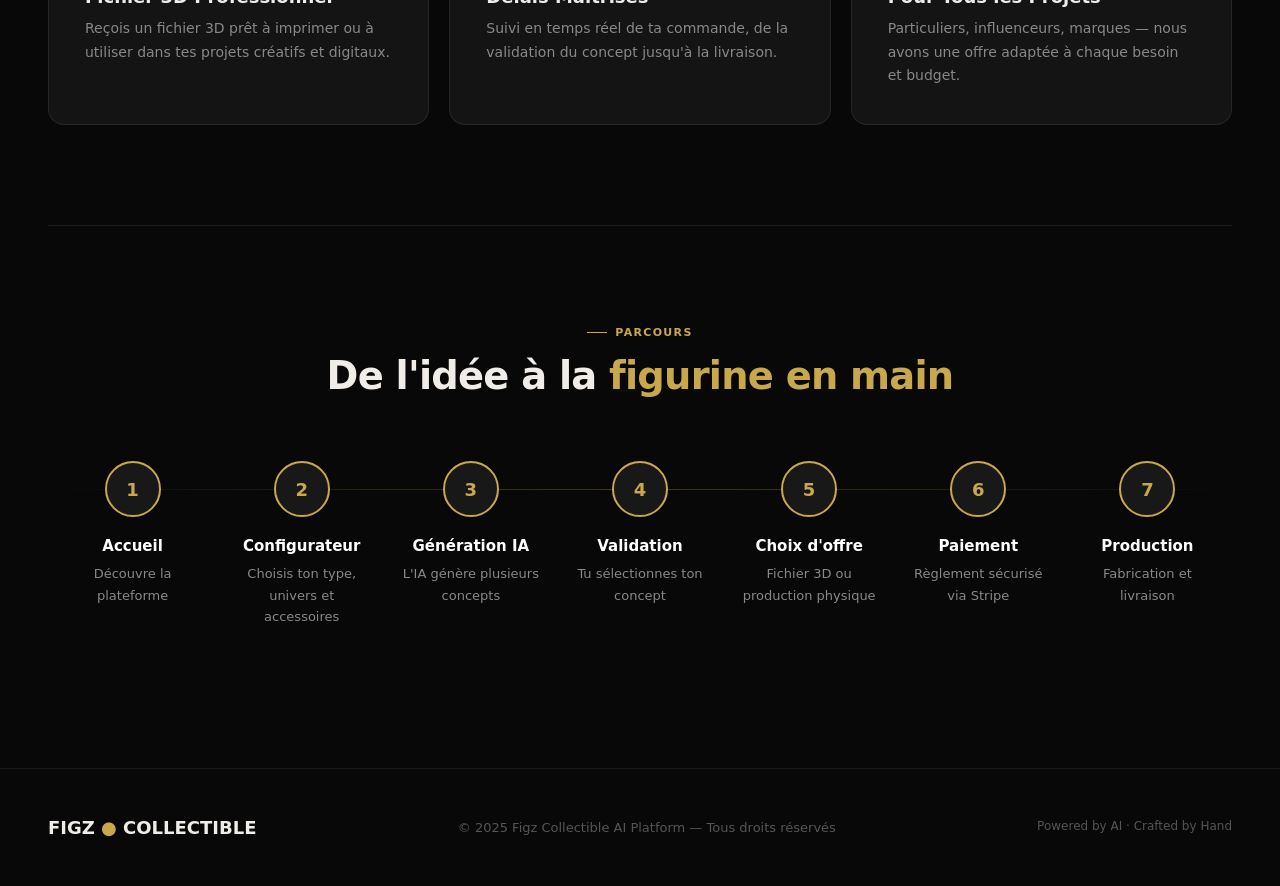
==== commit 77d956d6: "Update index.html" ====
--- a/pages-figz/index.html
+++ b/pages-figz/index.html
@@ -40,7 +40,7 @@
       <div class="hero-stats">
         <div><div class="hero-stat-value">∞</div><div class="hero-stat-label">Combinaisons possibles</div></div>
         <div><div class="hero-stat-value">48h</div><div class="hero-stat-label">Délai concept IA</div></div>
-        <div><div class="hero-stat-value">99€</div><div class="hero-stat-label">À partir de / unité</div></div>
+        <div><div class="hero-stat-value">249€</div><div class="hero-stat-label">À partir de / unité</div></div>
       </div>
     </div>
   </div>
